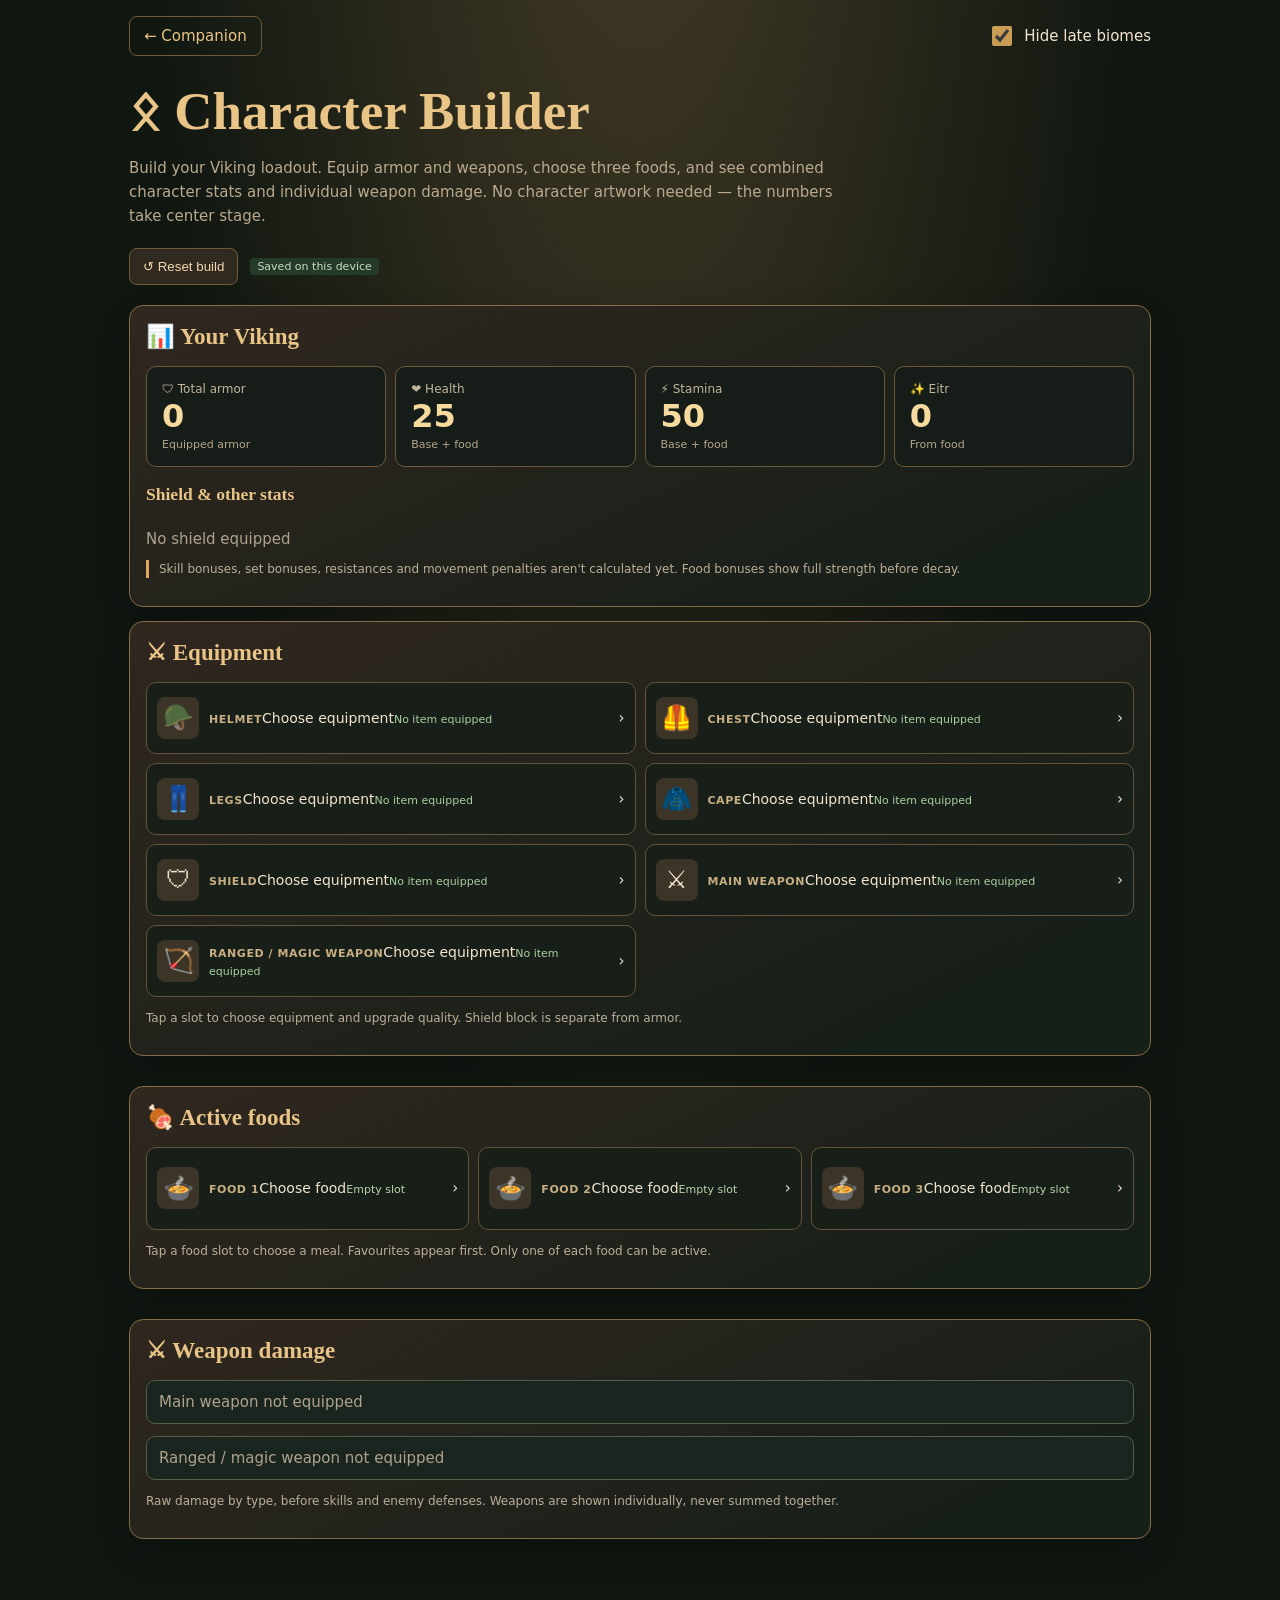
==== character/index.html @ 374e6eee "Keep character picker and loading state hidden until ready" ====
<!doctype html>
<html lang="en"><head><meta charset="utf-8"><meta name="viewport" content="width=device-width,initial-scale=1"><meta name="theme-color" content="#171812"><title>Valheim · Character Builder</title>
<link rel="icon" href="../assets/favicon-64.png"><style>
:root{color-scheme:dark;--gold:#e9c487;--text:#f2e4ce;--muted:#baa98f;--line:#715a3c;--surface:#22251e}*{box-sizing:border-box}
body{margin:0;background:radial-gradient(ellipse at 50% -20%,#463c26,transparent 55%),#101711;color:var(--text);font:15px system-ui,-apple-system,sans-serif}
main{max-width:1050px;margin:auto;padding:16px 14px 65px}a{color:var(--gold)}header{display:flex;align-items:center;justify-content:space-between;gap:10px}.back{border:1px solid var(--line);border-radius:8px;padding:10px 14px;text-decoration:none}
h1,h2,h3{color:var(--gold);font-family:Georgia,serif}h1{font-size:clamp(30px,6vw,53px);margin:25px 0 6px}.intro{line-height:1.6;color:var(--muted);max-width:720px}
.controls{display:flex;flex-wrap:wrap;gap:12px;align-items:center;margin:20px 0}.control{display:flex;align-items:center;gap:9px}.control input{width:20px;height:20px;accent-color:#ca9d57}.btn{border:1px solid var(--line);border-radius:8px;background:#302920;color:#f2d9ad;padding:10px 13px;cursor:pointer}
.layout{display:grid;grid-template-columns:minmax(0,1.1fr) minmax(0,1fr);gap:16px}
.panel{background:linear-gradient(155deg,#30271f,#171f19 85%);border:1px solid #886b47;border-radius:14px;padding:16px;box-shadow:0 14px 32px #0004}
.panel h2{font-size:23px;margin:1px 0 16px}.slot-grid{display:grid;grid-template-columns:repeat(2,minmax(0,1fr));gap:12px}
.slot{background:#161e19;border:1px solid #574e3b;border-radius:10px;padding:12px;min-width:0}
.slot-label{color:#e5c17f;font-size:12px;font-weight:700;letter-spacing:.06em;text-transform:uppercase;display:flex;align-items:center;gap:7px;margin-bottom:9px}
select{width:100%;min-width:0;border:1px solid #826640;border-radius:7px;padding:11px 8px;background:#2b2a22;color:#f4e9d2;font-size:16px}
.quality{display:flex;justify-content:space-between;align-items:center;gap:8px;margin-top:8px;color:var(--muted);font-size:12px}.quality select{width:110px;padding:7px}
.food-grid{display:grid;gap:10px}.foods,.summary{margin-top:16px}
.food-slot{display:flex;gap:8px;align-items:center}.food-slot select{flex:1}.food-slot strong{font-size:23px;width:31px}
.stat-cards{display:grid;grid-template-columns:repeat(2,minmax(0,1fr));gap:9px}
.stat-card{background:#161d19;border:1px solid #6d583a;border-radius:10px;padding:15px}
.stat-label{color:#c4b499;font-size:12px}.stat-value{font-size:32px;font-weight:800;line-height:1.3;color:#f7db9e;font-variant-numeric:tabular-nums}.stat-info{font-size:11px;color:#b5a58c}
.weapon-view{display:grid;gap:12px}.weapon{padding:12px;border:1px solid #555c48;background:#19251e;border-radius:9px}.weapon h3{margin:0 0 6px}.metrics{display:grid;grid-template-columns:1fr auto;gap:8px;padding-top:7px}.metrics strong{color:#b9e4b3;font-variant-numeric:tabular-nums}
.note{font-size:12px;line-height:1.5;color:#bdaf99}.warning{border-left:3px solid #dda95e;padding-left:10px}
.badge{color:#c9debd;background:#243a2a;padding:2px 7px;border-radius:4px;font-size:11px}.empty{color:#afa38e}
@media(max-width:730px){.layout{grid-template-columns:1fr}.panel{padding:13px}.slot-grid{gap:9px}.slot{padding:9px}.stat-value{font-size:27px}.weapon h3{font-size:18px}}
.layout{display:flex;flex-direction:column;gap:14px}.sheet-open{overflow:hidden}.summary{margin-top:0}.stat-cards{grid-template-columns:repeat(4,minmax(0,1fr))}.slot-grid{display:grid;grid-template-columns:repeat(2,minmax(0,1fr));gap:9px}.slot-tap,.food-tap{width:100%;color:inherit;text-align:left;cursor:pointer;background:#181f19;border:1px solid #63533d;border-radius:10px;padding:10px;display:flex;align-items:center;gap:10px;font:inherit;min-height:72px}.slot-tap:hover,.food-tap:hover{border-color:#e4ba78;background:#273025}.slot-tap:focus-visible,.food-tap:focus-visible{outline:2px solid #f1d18f;outline-offset:2px}.slot-icon{font-size:25px;display:grid;place-items:center;width:42px;height:42px;flex:none;background:#3b3427;border-radius:8px}.slot-info{min-width:0;flex:1}.slot-title{font-size:11px;text-transform:uppercase;letter-spacing:.05em;color:#c8ae83;font-weight:700}.slot-name{font-size:14px;overflow:hidden;white-space:nowrap;text-overflow:ellipsis;margin:4px 0}.slot-reward{font-size:11px;color:#abd09f}.slot-level{color:#edcd90;border:1px solid #6c593b;border-radius:6px;padding:5px 6px;font-size:12px;flex:none}.food-grid{display:grid;grid-template-columns:repeat(3,minmax(0,1fr));gap:9px}.food-tap{min-height:83px}.food-reward{color:#b7d3a9;font-size:11px}.sheet{position:fixed;inset:0;z-index:50;display:flex;align-items:flex-end;justify-content:center;background:#000b;padding:0}.sheet[hidden]{display:none}.sheet-card{width:min(100%,600px);background:linear-gradient(165deg,#372b20,#141d18);border:1px solid #b28b53;border-bottom:0;border-radius:18px 18px 0 0;padding:18px;max-height:86dvh;overflow:auto;box-shadow:0 -20px 70px #0009}.sheet-top{display:flex;align-items:center;justify-content:space-between;gap:15px}.sheet-top h2{margin:0 0 9px}.sheet-search{margin:12px 0}.sheet-list{display:grid;gap:7px;max-height:37dvh;overflow:auto}.sheet-choice{width:100%;text-align:left;border:1px solid #5a563d;background:#202720;color:#ecdcc1;border-radius:8px;padding:10px;cursor:pointer;font:inherit}.sheet-choice[aria-pressed="true"]{border-color:#d8b778;background:#403727}.sheet-choice small{display:block;color:#c6b89b;padding-top:3px}.sheet-label{font-size:12px;color:#deb979;letter-spacing:.08em;text-transform:uppercase;margin:10px 0 5px}.quality-buttons{display:flex;gap:8px;flex-wrap:wrap}.quality-buttons button{flex:1;background:#262e25;color:#e5d5bc;border:1px solid #796247;border-radius:8px;padding:11px;min-width:45px;font:700 16px system-ui;cursor:pointer}.quality-buttons button[aria-pressed="true"]{background:#6a4a2c;border-color:#edbf75;color:#fff1d1}.sheet-detail{margin:12px 0;color:#baddb0;font-size:13px}.sheet-close{font-size:21px;line-height:1}.mobile-stats{display:none}[hidden]{display:none!important}body{padding-bottom:0}@media(max-width:730px){.stat-cards{grid-template-columns:repeat(2,minmax(0,1fr))}.food-grid{grid-template-columns:1fr}.slot-grid{grid-template-columns:1fr}.slot-tap{min-height:63px}.mobile-stats{display:flex;position:sticky;top:0;z-index:10;gap:2px;padding:9px 5px;border:1px solid #68513c;border-radius:8px;background:#242820;justify-content:space-around;font-size:12px;font-weight:700;color:#f2d8ad}.mobile-stats span{white-space:nowrap}.sheet-card{padding-bottom:max(22px,env(safe-area-inset-bottom))}.stat-card{padding:12px}}
</style></head><body><main><header><a class="back" href="../">← Companion</a><label class="control"><input id="spoilers" type="checkbox" checked> Hide late biomes</label></header>
<h1>ᛟ Character Builder</h1><p class="intro">Build your Viking loadout. Equip armor and weapons, choose three foods, and see combined character stats and individual weapon damage. No character artwork needed — the numbers take center stage.</p>
<div class="controls"><button class="btn" id="reset" type="button">↺ Reset build</button><span class="badge">Saved on this device</span></div>
<div id="loading" class="panel">Loading your equipment and food catalog…</div><div class="layout" id="app" hidden>
<section class="panel summary"><h2>📊 Your Viking</h2><div class="stat-cards"><div class="stat-card"><div class="stat-label">🛡 Total armor</div><div class="stat-value" id="armor">0</div><div class="stat-info">Equipped armor</div></div><div class="stat-card"><div class="stat-label">❤️ Health</div><div class="stat-value" id="hp">25</div><div class="stat-info">Base + food</div></div><div class="stat-card"><div class="stat-label">⚡ Stamina</div><div class="stat-value" id="stam">50</div><div class="stat-info">Base + food</div></div><div class="stat-card"><div class="stat-label">✨ Eitr</div><div class="stat-value" id="eitr">0</div><div class="stat-info">From food</div></div></div><h3>Shield & other stats</h3><div class="metrics" id="extras"></div><p class="note warning">Skill bonuses, set bonuses, resistances and movement penalties aren't calculated yet. Food bonuses show full strength before decay.</p></section>
<div class="mobile-stats" id="mobile-stats" aria-label="Current character stats"><span id="mobile-armor">🛡 0</span><span id="mobile-hp">❤️ 25</span><span id="mobile-stam">⚡ 50</span><span id="mobile-eitr">✨ 0</span></div>
<section class="panel"><h2>⚔ Equipment</h2><div id="gear-slots" class="slot-grid"></div><p class="note">Tap a slot to choose equipment and upgrade quality. Shield block is separate from armor.</p></section>
<section class="panel foods"><h2>🍖 Active foods</h2><div id="food-slots" class="food-grid"></div><p class="note">Tap a food slot to choose a meal. Favourites appear first. Only one of each food can be active.</p></section>
<section class="panel foods"><h2>⚔ Weapon damage</h2><div class="weapon-view" id="weapons"></div><p class="note">Raw damage by type, before skills and enemy defenses. Weapons are shown individually, never summed together.</p></section>
</div><div class="sheet" id="picker" hidden><section class="sheet-card" role="dialog" aria-modal="true" aria-labelledby="picker-title"><div class="sheet-top"><h2 id="picker-title">Choose item</h2><button class="btn sheet-close" id="picker-close" type="button" aria-label="Close picker">×</button></div><input type="search" id="picker-search" class="sheet-search" placeholder="Search items..." aria-label="Search available items"><div id="picker-list" class="sheet-list"></div><div id="picker-quality"></div></section></div>
</main>
<script>
const STORAGE='valheim-character-builder-v1';
const SLOTS=[['head','🪖','Helmet'],['chest','🦺','Chest'],['legs','👖','Legs'],['cape','🧥','Cape'],['shield','🛡','Shield'],['main','⚔','Main weapon'],['ranged','🏹','Ranged / magic weapon']];
function readFoodFavourites(){try{const values=JSON.parse(localStorage.getItem('valheim-cookbook-favourites-v1')||'[]');return new Set(Array.isArray(values)?values.filter(v=>typeof v==='string'):[])}catch(e){return new Set()}}
let foodFavourites=readFoodFavourites();
window.addEventListener('pageshow',()=>{foodFavourites=readFoodFavourites();if(data)render()});
const foodSlots=3;let data,gear=[],foods=[],selection={gear:{},foods:['','',''],hide:true};
const $=id=>document.getElementById(id);
function category(item){let n=item.name.toLowerCase();if(item.type==='Shields')return 'shield';if(item.type==='Armor'){if(/cape/.test(n))return 'cape';if(/helmet|hood|mask/.test(n))return 'head';if(/legging|greave|trouser|pants/.test(n))return 'legs';return 'chest'}if(item.type==='Magic'||/bow|arbalest|spinesnap/.test(n))return 'ranged';if(item.type==='Weapons'||item.type==='Tools')return 'main';return ''}
function allowed(biome){return !selection.hide||!['Ashlands','Deep North'].includes(biome)}
function lookup(id){return gear.find(x=>x.name===id)}
function load(){try{const s=JSON.parse(localStorage.getItem(STORAGE));if(s&&s.gear&&Array.isArray(s.foods))selection={gear:s.gear,foods:s.foods.slice(0,3),hide:s.hide!==false}}catch(e){}}
function save(){try{localStorage.setItem(STORAGE,JSON.stringify(selection))}catch(e){}}
function esc(v){return String(v).replace(/[&<>"']/g,c=>({'&':'&amp;','<':'&lt;','>':'&gt;','"':'&quot;',"'":'&#39;'}[c]))}
let pickerState=null,lastFocus=null;
const slotLabel=id=>SLOTS.find(s=>s[0]===id)?.[2]||id;
function gearDescription(x){if(!x)return 'No item equipped';const values=x.stats;const armor=Number(values.Armor)||0;if(armor)return armor+' armor';const block=Number(values['Block armor'])||0;if(block)return block+' block armor';const attacks=Object.entries(values).filter(([key])=>/slash|pierce|blunt|fire|frost|lightning|poison|spirit/i.test(key));return attacks.map(([key,value])=>key+' '+value).join(' · ')||'Equipped'}
function render(){const filtered=gear.filter(x=>allowed(x.biome));$('spoilers').checked=selection.hide;
$('gear-slots').innerHTML=SLOTS.map(([id,icon,title])=>{const current=activeGear(id);return '<button type="button" class="slot-tap" data-open-gear="'+id+'"><span class="slot-icon">'+icon+'</span><span class="slot-info"><span class="slot-title">'+esc(title)+'</span><span class="slot-name">'+esc(current?.name||'Choose equipment')+'</span><span class="slot-reward">'+esc(gearDescription(current))+'</span></span>'+(current?'<span class="slot-level">+'+current.quality+'</span>':'')+'<span aria-hidden="true">›</span></button>'}).join('');
$('food-slots').innerHTML=Array.from({length:foodSlots},(_,i)=>{const food=foods.find(f=>f.name===selection.foods[i]&&allowed(f.biome));return '<button type="button" class="food-tap" data-open-food="'+i+'"><span class="slot-icon">'+(food?esc(food.icon):'🍲')+'</span><span class="slot-info"><span class="slot-title">Food '+(i+1)+'</span><span class="slot-name">'+(food?esc(food.name):'Choose food')+'</span><span class="food-reward">'+(food?'❤️ '+food.hp+' · ⚡ '+food.stam+' · ✨ '+food.eitr+' · '+food.time+' min':'Empty slot')+'</span></span><span aria-hidden="true">›</span></button>'}).join('');
update()}
function openPicker(kind,id){lastFocus=document.activeElement;pickerState={kind,id};$('picker-search').value='';$('picker-title').textContent=kind==='gear'?'Choose '+slotLabel(id):'Choose food '+(Number(id)+1);$('picker').hidden=false;document.body.classList.add('sheet-open');drawPicker();$('picker-search').focus()}
function closePicker(){if(!pickerState)return;pickerState=null;$('picker').hidden=true;document.body.classList.remove('sheet-open');lastFocus?.focus()}
function optionButton(label,subtitle,value,selected){return '<button type="button" class="sheet-choice" data-choice="'+esc(value)+'" aria-pressed="'+(selected?'true':'false')+'">'+esc(label)+(subtitle?'<small>'+esc(subtitle)+'</small>':'')+'</button>'}
function drawPicker(){if(!pickerState)return;const {kind,id}=pickerState,query=$('picker-search').value.toLowerCase().trim();let choices=[];let current='';
if(kind==='gear'){choices=gear.filter(x=>allowed(x.biome)&&category(x)===id&&x.name.toLowerCase().includes(query));current=selection.gear[id]?.name||''}
else{choices=foods.filter(f=>allowed(f.biome)&&(!selection.foods.includes(f.name)||selection.foods[Number(id)]===f.name)&&f.name.toLowerCase().includes(query));current=selection.foods[Number(id)]||''}
if(kind==='food'){const fav=choices.filter(f=>foodFavourites.has(f.name)),rest=choices.filter(f=>!foodFavourites.has(f.name));$('picker-list').innerHTML=optionButton('— No food —','', '', !current)+(fav.length?'<div class="sheet-label">♥ Favourites</div>':'')+fav.map(f=>optionButton(f.icon+' '+f.name,f.biome+' · ❤️ '+f.hp+' · ⚡ '+f.stam+' · ✨ '+f.eitr+' · '+f.time+' min',f.name,current===f.name)).join('')+'<div class="sheet-label">All other foods</div>'+rest.map(f=>optionButton(f.icon+' '+f.name,f.biome+' · ❤️ '+f.hp+' · ⚡ '+f.stam+' · ✨ '+f.eitr+' · '+f.time+' min',f.name,current===f.name)).join('')}
else{$('picker-list').innerHTML=optionButton('— Empty slot —','', '', !current)+choices.map(x=>optionButton(x.name,x.biome+' · '+gearDescription({stats:x.levels[0].stats}),x.name,current===x.name)).join('')}
$('picker-quality').innerHTML='';if(kind==='gear'&&current){const selected=lookup(current);if(selected&&allowed(selected.biome)){const q=Number(selection.gear[id]?.quality)||1;const selectedLevel=selected.levels.find(l=>l.quality===q)||selected.levels[0];$('picker-quality').innerHTML='<div class="sheet-label">Quality level</div><div class="quality-buttons">'+selected.levels.map(l=>'<button type="button" data-picker-quality="'+l.quality+'" aria-pressed="'+(selectedLevel.quality===l.quality)+'">'+l.quality+'</button>').join('')+'</div><div class="sheet-detail">'+esc(gearDescription({stats:selectedLevel.stats}))+'</div>'}}}
$('picker').addEventListener('click',e=>{if(e.target===$('picker')||e.target.closest('#picker-close')){closePicker();return}const choice=e.target.closest('[data-choice]');if(choice&&pickerState){const {kind,id}=pickerState;if(kind==='gear'){selection.gear[id]=choice.dataset.choice?{name:choice.dataset.choice,quality:1}:{}}else selection.foods[Number(id)]=choice.dataset.choice;save();render();if(kind==='food'){closePicker()}else drawPicker();return}const q=e.target.closest('[data-picker-quality]');if(q&&pickerState?.kind==='gear'){selection.gear[pickerState.id].quality=Number(q.dataset.pickerQuality);save();render();drawPicker()}});
$('picker-search').addEventListener('input',drawPicker);
document.addEventListener('keydown',e=>{if(e.key==='Escape'&&pickerState){e.preventDefault();closePicker()}if(e.key==='Tab'&&pickerState){const focusables=[...$('picker').querySelectorAll('button:not([disabled]),input:not([disabled])')].filter(x=>x.offsetParent!==null);if(!focusables.length)return;const first=focusables[0],last=focusables[focusables.length-1];if(e.shiftKey&&document.activeElement===first){e.preventDefault();last.focus()}else if(!e.shiftKey&&document.activeElement===last){e.preventDefault();first.focus()}}});
document.addEventListener('click',e=>{const btn=e.target.closest('[data-open-gear],[data-open-food]');if(!btn||pickerState)return;if(btn.dataset.openGear!==undefined)openPicker('gear',btn.dataset.openGear);else openPicker('food',btn.dataset.openFood)});
function activeGear(id){const s=selection.gear[id];const x=s&&lookup(s.name);if(!x||!allowed(x.biome)||category(x)!==id)return null;const lvl=x.levels.find(l=>l.quality===Number(s.quality))||x.levels[0];return {name:x.name,stats:lvl.stats,quality:lvl.quality}}
function update(){const equipped=['head','chest','legs','cape'].map(activeGear).filter(Boolean);const totalArmor=equipped.reduce((sum,x)=>sum+(Number(x.stats.Armor)||0),0);$('armor').textContent=totalArmor;
const food=selection.foods.map(n=>foods.find(x=>x.name===n&&allowed(x.biome))).filter(Boolean);for(const [field,base] of [['hp',25],['stam',50],['eitr',0]])$(''+field).textContent=base+food.reduce((s,f)=>s+(Number(f[field])||0),0);
$('mobile-armor').textContent='🛡 '+totalArmor;$('mobile-hp').textContent='❤️ '+$('hp').textContent;$('mobile-stam').textContent='⚡ '+$('stam').textContent;$('mobile-eitr').textContent='✨ '+$('eitr').textContent;
const shield=activeGear('shield');const extras=[];if(shield){for(const [k,v] of Object.entries(shield.stats))if(!/durability/i.test(k))extras.push([k+' ('+shield.name+')',v])}
$('extras').innerHTML=extras.length?extras.map(([name,v])=>'<span>'+esc(name)+'</span><strong>'+v+'</strong>').join(''):'<span class="empty">No shield equipped</span><span></span>';
$('weapons').innerHTML=['main','ranged'].map(id=>{const x=activeGear(id);if(!x)return '<div class="weapon empty">'+(id==='main'?'Main weapon':'Ranged / magic weapon')+' not equipped</div>';const stats=Object.entries(x.stats).filter(([k])=>!(/durability|chop|mining|max skeletons|barrier duration/i.test(k)));const total=stats.reduce((s,[,v])=>s+Number(v),0);return '<div class="weapon"><h3>'+esc(x.name)+' <span class="badge">Lv '+x.quality+'</span></h3><div class="metrics">'+stats.map(([k,v])=>'<span>'+esc(k)+'</span><strong>'+v+'</strong>').join('')+(stats.length>1?'<span>Combined base damage types</span><strong>'+total+'</strong>':'')+'</div></div>'}).join('')}
document.addEventListener('change',e=>{if(e.target.id==='spoilers'){selection.hide=e.target.checked;save();render();if(pickerState)drawPicker()}});
$('reset').addEventListener('click',()=>{if(!confirm('Reset all equipped gear and selected foods?'))return;selection={gear:{},foods:['','',''],hide:true};save();render()});
load();fetch('../data/character-builder.json').then(r=>{if(!r.ok)throw Error('Failed to load data');return r.json()}).then(d=>{data=d;gear=d.equipment;foods=d.foods;$('loading').hidden=true;$('app').hidden=false;render()}).catch(e=>{$('loading').textContent='Could not load character data. Reconnect and reload this page.';console.error(e)});
if('serviceWorker' in navigator)window.addEventListener('load',()=>navigator.serviceWorker.register('../sw.js').catch(()=>{}));
</script></body></html>
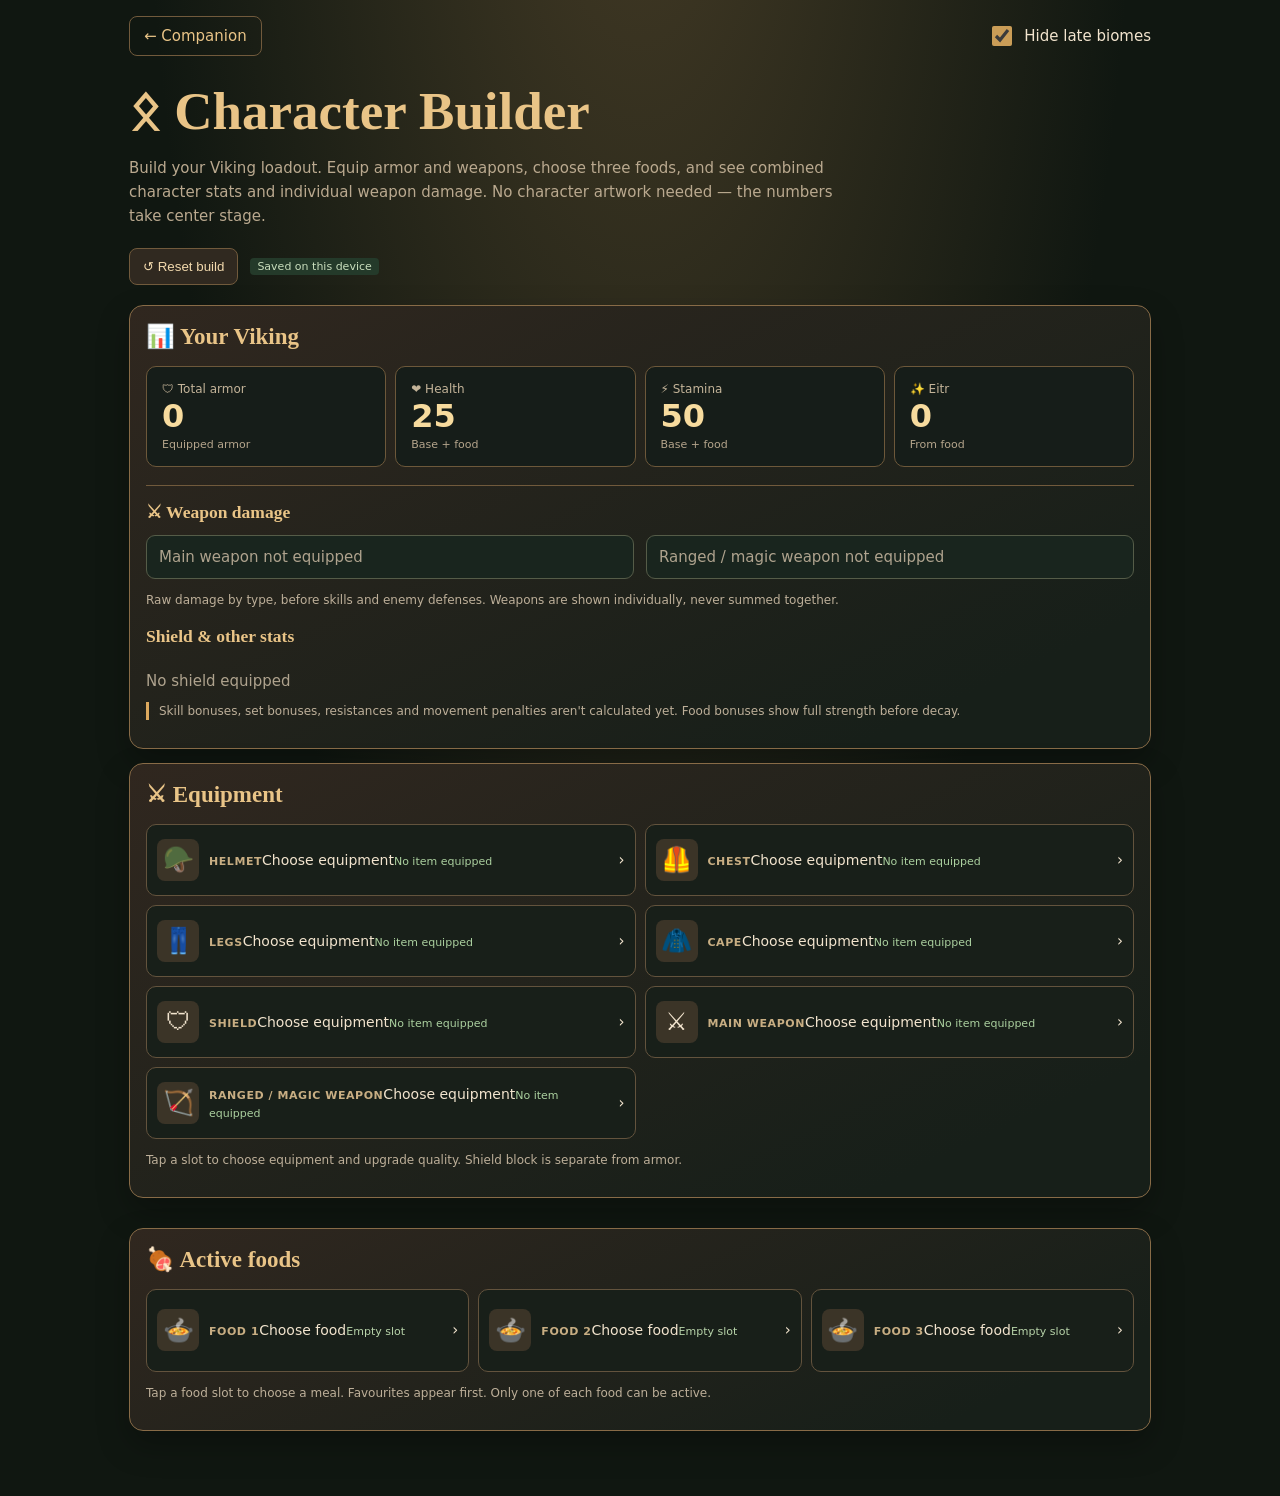
==== commit 1255e3a0: "Move weapon damage into Character Overview above equipment and food" ====
--- a/character/index.html
+++ b/character/index.html
@@ -23,16 +23,30 @@
 .badge{color:#c9debd;background:#243a2a;padding:2px 7px;border-radius:4px;font-size:11px}.empty{color:#afa38e}
 @media(max-width:730px){.layout{grid-template-columns:1fr}.panel{padding:13px}.slot-grid{gap:9px}.slot{padding:9px}.stat-value{font-size:27px}.weapon h3{font-size:18px}}
 .layout{display:flex;flex-direction:column;gap:14px}.sheet-open{overflow:hidden}.summary{margin-top:0}.stat-cards{grid-template-columns:repeat(4,minmax(0,1fr))}.slot-grid{display:grid;grid-template-columns:repeat(2,minmax(0,1fr));gap:9px}.slot-tap,.food-tap{width:100%;color:inherit;text-align:left;cursor:pointer;background:#181f19;border:1px solid #63533d;border-radius:10px;padding:10px;display:flex;align-items:center;gap:10px;font:inherit;min-height:72px}.slot-tap:hover,.food-tap:hover{border-color:#e4ba78;background:#273025}.slot-tap:focus-visible,.food-tap:focus-visible{outline:2px solid #f1d18f;outline-offset:2px}.slot-icon{font-size:25px;display:grid;place-items:center;width:42px;height:42px;flex:none;background:#3b3427;border-radius:8px}.slot-info{min-width:0;flex:1}.slot-title{font-size:11px;text-transform:uppercase;letter-spacing:.05em;color:#c8ae83;font-weight:700}.slot-name{font-size:14px;overflow:hidden;white-space:nowrap;text-overflow:ellipsis;margin:4px 0}.slot-reward{font-size:11px;color:#abd09f}.slot-level{color:#edcd90;border:1px solid #6c593b;border-radius:6px;padding:5px 6px;font-size:12px;flex:none}.food-grid{display:grid;grid-template-columns:repeat(3,minmax(0,1fr));gap:9px}.food-tap{min-height:83px}.food-reward{color:#b7d3a9;font-size:11px}.sheet{position:fixed;inset:0;z-index:50;display:flex;align-items:flex-end;justify-content:center;background:#000b;padding:0}.sheet[hidden]{display:none}.sheet-card{width:min(100%,600px);background:linear-gradient(165deg,#372b20,#141d18);border:1px solid #b28b53;border-bottom:0;border-radius:18px 18px 0 0;padding:18px;max-height:86dvh;overflow:auto;box-shadow:0 -20px 70px #0009}.sheet-top{display:flex;align-items:center;justify-content:space-between;gap:15px}.sheet-top h2{margin:0 0 9px}.sheet-search{margin:12px 0}.sheet-list{display:grid;gap:7px;max-height:37dvh;overflow:auto}.sheet-choice{width:100%;text-align:left;border:1px solid #5a563d;background:#202720;color:#ecdcc1;border-radius:8px;padding:10px;cursor:pointer;font:inherit}.sheet-choice[aria-pressed="true"]{border-color:#d8b778;background:#403727}.sheet-choice small{display:block;color:#c6b89b;padding-top:3px}.sheet-label{font-size:12px;color:#deb979;letter-spacing:.08em;text-transform:uppercase;margin:10px 0 5px}.quality-buttons{display:flex;gap:8px;flex-wrap:wrap}.quality-buttons button{flex:1;background:#262e25;color:#e5d5bc;border:1px solid #796247;border-radius:8px;padding:11px;min-width:45px;font:700 16px system-ui;cursor:pointer}.quality-buttons button[aria-pressed="true"]{background:#6a4a2c;border-color:#edbf75;color:#fff1d1}.sheet-detail{margin:12px 0;color:#baddb0;font-size:13px}.sheet-close{font-size:21px;line-height:1}.mobile-stats{display:none}[hidden]{display:none!important}body{padding-bottom:0}@media(max-width:730px){.stat-cards{grid-template-columns:repeat(2,minmax(0,1fr))}.food-grid{grid-template-columns:1fr}.slot-grid{grid-template-columns:1fr}.slot-tap{min-height:63px}.mobile-stats{display:flex;position:sticky;top:0;z-index:10;gap:2px;padding:9px 5px;border:1px solid #68513c;border-radius:8px;background:#242820;justify-content:space-around;font-size:12px;font-weight:700;color:#f2d8ad}.mobile-stats span{white-space:nowrap}.sheet-card{padding-bottom:max(22px,env(safe-area-inset-bottom))}.stat-card{padding:12px}}
+
+/* iOS Safari: inputs below 16px trigger unwanted focus zoom. Keep browser pinch zoom enabled. */
+input[type="search"],input[type="text"],input[type="number"],select,textarea{font-size:16px!important;-webkit-text-size-adjust:100%}
+
+/* Mobile picker layout */
+.sheet-card{display:flex;flex-direction:column;overflow:hidden;height:min(720px,calc(100dvh - 16px));max-height:calc(100dvh - 16px);gap:10px}
+.sheet-top,.sheet-search,#picker-quality{flex-shrink:0}
+.sheet-search{margin:0;width:100%;padding:12px;font-size:16px}
+.sheet-list{flex:1 1 auto;min-height:70px;max-height:none;overflow-y:auto;overscroll-behavior:contain;-webkit-overflow-scrolling:touch;align-content:start}
+#picker-quality{border-top:1px solid #715a3c;padding-top:10px}
+@media(max-width:730px){.sheet-card{padding-bottom:max(18px,env(safe-area-inset-bottom))}}
+
+.picker-current{flex:none;border:1px solid #715a3c;border-radius:9px;padding:10px 12px;background:#292c23;color:#c5d7b9;font-size:12px}.picker-current strong{display:block;color:#f0d29b;font-size:15px;margin:4px 0}
+.overview-weapons{border-top:1px solid #715a3c;margin-top:18px;padding-top:6px}.overview-weapons h3{margin:10px 0 12px}.overview-weapons .weapon-view{grid-template-columns:repeat(2,minmax(0,1fr))}@media(max-width:730px){.overview-weapons .weapon-view{grid-template-columns:1fr}}
 </style></head><body><main><header><a class="back" href="../">← Companion</a><label class="control"><input id="spoilers" type="checkbox" checked> Hide late biomes</label></header>
 <h1>ᛟ Character Builder</h1><p class="intro">Build your Viking loadout. Equip armor and weapons, choose three foods, and see combined character stats and individual weapon damage. No character artwork needed — the numbers take center stage.</p>
 <div class="controls"><button class="btn" id="reset" type="button">↺ Reset build</button><span class="badge">Saved on this device</span></div>
 <div id="loading" class="panel">Loading your equipment and food catalog…</div><div class="layout" id="app" hidden>
-<section class="panel summary"><h2>📊 Your Viking</h2><div class="stat-cards"><div class="stat-card"><div class="stat-label">🛡 Total armor</div><div class="stat-value" id="armor">0</div><div class="stat-info">Equipped armor</div></div><div class="stat-card"><div class="stat-label">❤️ Health</div><div class="stat-value" id="hp">25</div><div class="stat-info">Base + food</div></div><div class="stat-card"><div class="stat-label">⚡ Stamina</div><div class="stat-value" id="stam">50</div><div class="stat-info">Base + food</div></div><div class="stat-card"><div class="stat-label">✨ Eitr</div><div class="stat-value" id="eitr">0</div><div class="stat-info">From food</div></div></div><h3>Shield & other stats</h3><div class="metrics" id="extras"></div><p class="note warning">Skill bonuses, set bonuses, resistances and movement penalties aren't calculated yet. Food bonuses show full strength before decay.</p></section>
+<section class="panel summary"><h2>📊 Your Viking</h2><div class="stat-cards"><div class="stat-card"><div class="stat-label">🛡 Total armor</div><div class="stat-value" id="armor">0</div><div class="stat-info">Equipped armor</div></div><div class="stat-card"><div class="stat-label">❤️ Health</div><div class="stat-value" id="hp">25</div><div class="stat-info">Base + food</div></div><div class="stat-card"><div class="stat-label">⚡ Stamina</div><div class="stat-value" id="stam">50</div><div class="stat-info">Base + food</div></div><div class="stat-card"><div class="stat-label">✨ Eitr</div><div class="stat-value" id="eitr">0</div><div class="stat-info">From food</div></div></div><div class="overview-weapons"><h3>⚔ Weapon damage</h3><div class="weapon-view" id="weapons"></div><p class="note">Raw damage by type, before skills and enemy defenses. Weapons are shown individually, never summed together.</p></div><h3>Shield & other stats</h3><div class="metrics" id="extras"></div><p class="note warning">Skill bonuses, set bonuses, resistances and movement penalties aren't calculated yet. Food bonuses show full strength before decay.</p></section>
 <div class="mobile-stats" id="mobile-stats" aria-label="Current character stats"><span id="mobile-armor">🛡 0</span><span id="mobile-hp">❤️ 25</span><span id="mobile-stam">⚡ 50</span><span id="mobile-eitr">✨ 0</span></div>
 <section class="panel"><h2>⚔ Equipment</h2><div id="gear-slots" class="slot-grid"></div><p class="note">Tap a slot to choose equipment and upgrade quality. Shield block is separate from armor.</p></section>
 <section class="panel foods"><h2>🍖 Active foods</h2><div id="food-slots" class="food-grid"></div><p class="note">Tap a food slot to choose a meal. Favourites appear first. Only one of each food can be active.</p></section>
-<section class="panel foods"><h2>⚔ Weapon damage</h2><div class="weapon-view" id="weapons"></div><p class="note">Raw damage by type, before skills and enemy defenses. Weapons are shown individually, never summed together.</p></section>
-</div><div class="sheet" id="picker" hidden><section class="sheet-card" role="dialog" aria-modal="true" aria-labelledby="picker-title"><div class="sheet-top"><h2 id="picker-title">Choose item</h2><button class="btn sheet-close" id="picker-close" type="button" aria-label="Close picker">×</button></div><input type="search" id="picker-search" class="sheet-search" placeholder="Search items..." aria-label="Search available items"><div id="picker-list" class="sheet-list"></div><div id="picker-quality"></div></section></div>
+
+</div><div class="sheet" id="picker" hidden><section class="sheet-card" role="dialog" aria-modal="true" aria-labelledby="picker-title"><div class="sheet-top"><h2 id="picker-title">Choose item</h2><button class="btn sheet-close" id="picker-close" type="button" aria-label="Close picker">×</button></div><input type="search" id="picker-search" class="sheet-search" placeholder="Search items..." aria-label="Search available items"><div id="picker-current" class="picker-current" aria-live="polite"></div><div id="picker-list" class="sheet-list"></div><div id="picker-quality"></div></section></div>
 </main>
 <script>
 const STORAGE='valheim-character-builder-v1';
@@ -55,16 +69,20 @@
 $('gear-slots').innerHTML=SLOTS.map(([id,icon,title])=>{const current=activeGear(id);return '<button type="button" class="slot-tap" data-open-gear="'+id+'"><span class="slot-icon">'+icon+'</span><span class="slot-info"><span class="slot-title">'+esc(title)+'</span><span class="slot-name">'+esc(current?.name||'Choose equipment')+'</span><span class="slot-reward">'+esc(gearDescription(current))+'</span></span>'+(current?'<span class="slot-level">+'+current.quality+'</span>':'')+'<span aria-hidden="true">›</span></button>'}).join('');
 $('food-slots').innerHTML=Array.from({length:foodSlots},(_,i)=>{const food=foods.find(f=>f.name===selection.foods[i]&&allowed(f.biome));return '<button type="button" class="food-tap" data-open-food="'+i+'"><span class="slot-icon">'+(food?esc(food.icon):'🍲')+'</span><span class="slot-info"><span class="slot-title">Food '+(i+1)+'</span><span class="slot-name">'+(food?esc(food.name):'Choose food')+'</span><span class="food-reward">'+(food?'❤️ '+food.hp+' · ⚡ '+food.stam+' · ✨ '+food.eitr+' · '+food.time+' min':'Empty slot')+'</span></span><span aria-hidden="true">›</span></button>'}).join('');
 update()}
-function openPicker(kind,id){lastFocus=document.activeElement;pickerState={kind,id};$('picker-search').value='';$('picker-title').textContent=kind==='gear'?'Choose '+slotLabel(id):'Choose food '+(Number(id)+1);$('picker').hidden=false;document.body.classList.add('sheet-open');drawPicker();$('picker-search').focus()}
+function openPicker(kind,id){lastFocus=document.activeElement;pickerState={kind,id};$('picker-search').value='';$('picker-title').textContent=kind==='gear'?'Choose '+slotLabel(id):'Choose food '+(Number(id)+1);$('picker').hidden=false;document.body.classList.add('sheet-open');drawPicker(true)}
 function closePicker(){if(!pickerState)return;pickerState=null;$('picker').hidden=true;document.body.classList.remove('sheet-open');lastFocus?.focus()}
 function optionButton(label,subtitle,value,selected){return '<button type="button" class="sheet-choice" data-choice="'+esc(value)+'" aria-pressed="'+(selected?'true':'false')+'">'+esc(label)+(subtitle?'<small>'+esc(subtitle)+'</small>':'')+'</button>'}
-function drawPicker(){if(!pickerState)return;const {kind,id}=pickerState,query=$('picker-search').value.toLowerCase().trim();let choices=[];let current='';
+function drawPicker(scrollSelected=false){if(!pickerState)return;const {kind,id}=pickerState,query=$('picker-search').value.toLowerCase().trim();let choices=[];let current='';
 if(kind==='gear'){choices=gear.filter(x=>allowed(x.biome)&&category(x)===id&&x.name.toLowerCase().includes(query));current=selection.gear[id]?.name||''}
 else{choices=foods.filter(f=>allowed(f.biome)&&(!selection.foods.includes(f.name)||selection.foods[Number(id)]===f.name)&&f.name.toLowerCase().includes(query));current=selection.foods[Number(id)]||''}
+const chosen=kind==='gear'?activeGear(id):foods.find(f=>f.name===current&&allowed(f.biome));
+$('picker-current').innerHTML='<span>Currently equipped</span><strong>'+esc(chosen?.name||'Empty slot')+'</strong><span>'+esc(kind==='gear'?(chosen?'Level '+chosen.quality+' · '+gearDescription(chosen):'Choose an item below'):(chosen?'❤️ '+chosen.hp+' · ⚡ '+chosen.stam+' · ✨ '+chosen.eitr+' · '+chosen.time+' min':'Choose a food below'))+'</span>';
 if(kind==='food'){const fav=choices.filter(f=>foodFavourites.has(f.name)),rest=choices.filter(f=>!foodFavourites.has(f.name));$('picker-list').innerHTML=optionButton('— No food —','', '', !current)+(fav.length?'<div class="sheet-label">♥ Favourites</div>':'')+fav.map(f=>optionButton(f.icon+' '+f.name,f.biome+' · ❤️ '+f.hp+' · ⚡ '+f.stam+' · ✨ '+f.eitr+' · '+f.time+' min',f.name,current===f.name)).join('')+'<div class="sheet-label">All other foods</div>'+rest.map(f=>optionButton(f.icon+' '+f.name,f.biome+' · ❤️ '+f.hp+' · ⚡ '+f.stam+' · ✨ '+f.eitr+' · '+f.time+' min',f.name,current===f.name)).join('')}
 else{$('picker-list').innerHTML=optionButton('— Empty slot —','', '', !current)+choices.map(x=>optionButton(x.name,x.biome+' · '+gearDescription({stats:x.levels[0].stats}),x.name,current===x.name)).join('')}
-$('picker-quality').innerHTML='';if(kind==='gear'&&current){const selected=lookup(current);if(selected&&allowed(selected.biome)){const q=Number(selection.gear[id]?.quality)||1;const selectedLevel=selected.levels.find(l=>l.quality===q)||selected.levels[0];$('picker-quality').innerHTML='<div class="sheet-label">Quality level</div><div class="quality-buttons">'+selected.levels.map(l=>'<button type="button" data-picker-quality="'+l.quality+'" aria-pressed="'+(selectedLevel.quality===l.quality)+'">'+l.quality+'</button>').join('')+'</div><div class="sheet-detail">'+esc(gearDescription({stats:selectedLevel.stats}))+'</div>'}}}
-$('picker').addEventListener('click',e=>{if(e.target===$('picker')||e.target.closest('#picker-close')){closePicker();return}const choice=e.target.closest('[data-choice]');if(choice&&pickerState){const {kind,id}=pickerState;if(kind==='gear'){selection.gear[id]=choice.dataset.choice?{name:choice.dataset.choice,quality:1}:{}}else selection.foods[Number(id)]=choice.dataset.choice;save();render();if(kind==='food'){closePicker()}else drawPicker();return}const q=e.target.closest('[data-picker-quality]');if(q&&pickerState?.kind==='gear'){selection.gear[pickerState.id].quality=Number(q.dataset.pickerQuality);save();render();drawPicker()}});
+$('picker-quality').innerHTML='';if(kind==='gear'&&current){const selected=lookup(current);if(selected&&allowed(selected.biome)){const q=Number(selection.gear[id]?.quality)||1;const selectedLevel=selected.levels.find(l=>l.quality===q)||selected.levels[0];$('picker-quality').innerHTML='<div class="sheet-label">Quality level</div><div class="quality-buttons">'+selected.levels.map(l=>'<button type="button" data-picker-quality="'+l.quality+'" aria-pressed="'+(selectedLevel.quality===l.quality)+'">'+l.quality+'</button>').join('')+'</div><div class="sheet-detail">'+esc(gearDescription({stats:selectedLevel.stats}))+'</div>'}}
+if(scrollSelected){const list=$('picker-list'),active=list.querySelector('.sheet-choice[aria-pressed="true"]');list.scrollTop=active?Math.max(0,active.offsetTop-list.offsetTop-list.clientHeight/3):0}
+}
+$('picker').addEventListener('click',e=>{if(e.target===$('picker')||e.target.closest('#picker-close')){closePicker();return}const choice=e.target.closest('[data-choice]');if(choice&&pickerState){const {kind,id}=pickerState;if(kind==='gear'){selection.gear[id]=choice.dataset.choice?{name:choice.dataset.choice,quality:1}:{}}else selection.foods[Number(id)]=choice.dataset.choice;save();render();if(kind==='food'){closePicker()}else drawPicker(true);return}const q=e.target.closest('[data-picker-quality]');if(q&&pickerState?.kind==='gear'){selection.gear[pickerState.id].quality=Number(q.dataset.pickerQuality);save();render();drawPicker()}});
 $('picker-search').addEventListener('input',drawPicker);
 document.addEventListener('keydown',e=>{if(e.key==='Escape'&&pickerState){e.preventDefault();closePicker()}if(e.key==='Tab'&&pickerState){const focusables=[...$('picker').querySelectorAll('button:not([disabled]),input:not([disabled])')].filter(x=>x.offsetParent!==null);if(!focusables.length)return;const first=focusables[0],last=focusables[focusables.length-1];if(e.shiftKey&&document.activeElement===first){e.preventDefault();last.focus()}else if(!e.shiftKey&&document.activeElement===last){e.preventDefault();first.focus()}}});
 document.addEventListener('click',e=>{const btn=e.target.closest('[data-open-gear],[data-open-food]');if(!btn||pickerState)return;if(btn.dataset.openGear!==undefined)openPicker('gear',btn.dataset.openGear);else openPicker('food',btn.dataset.openFood)});
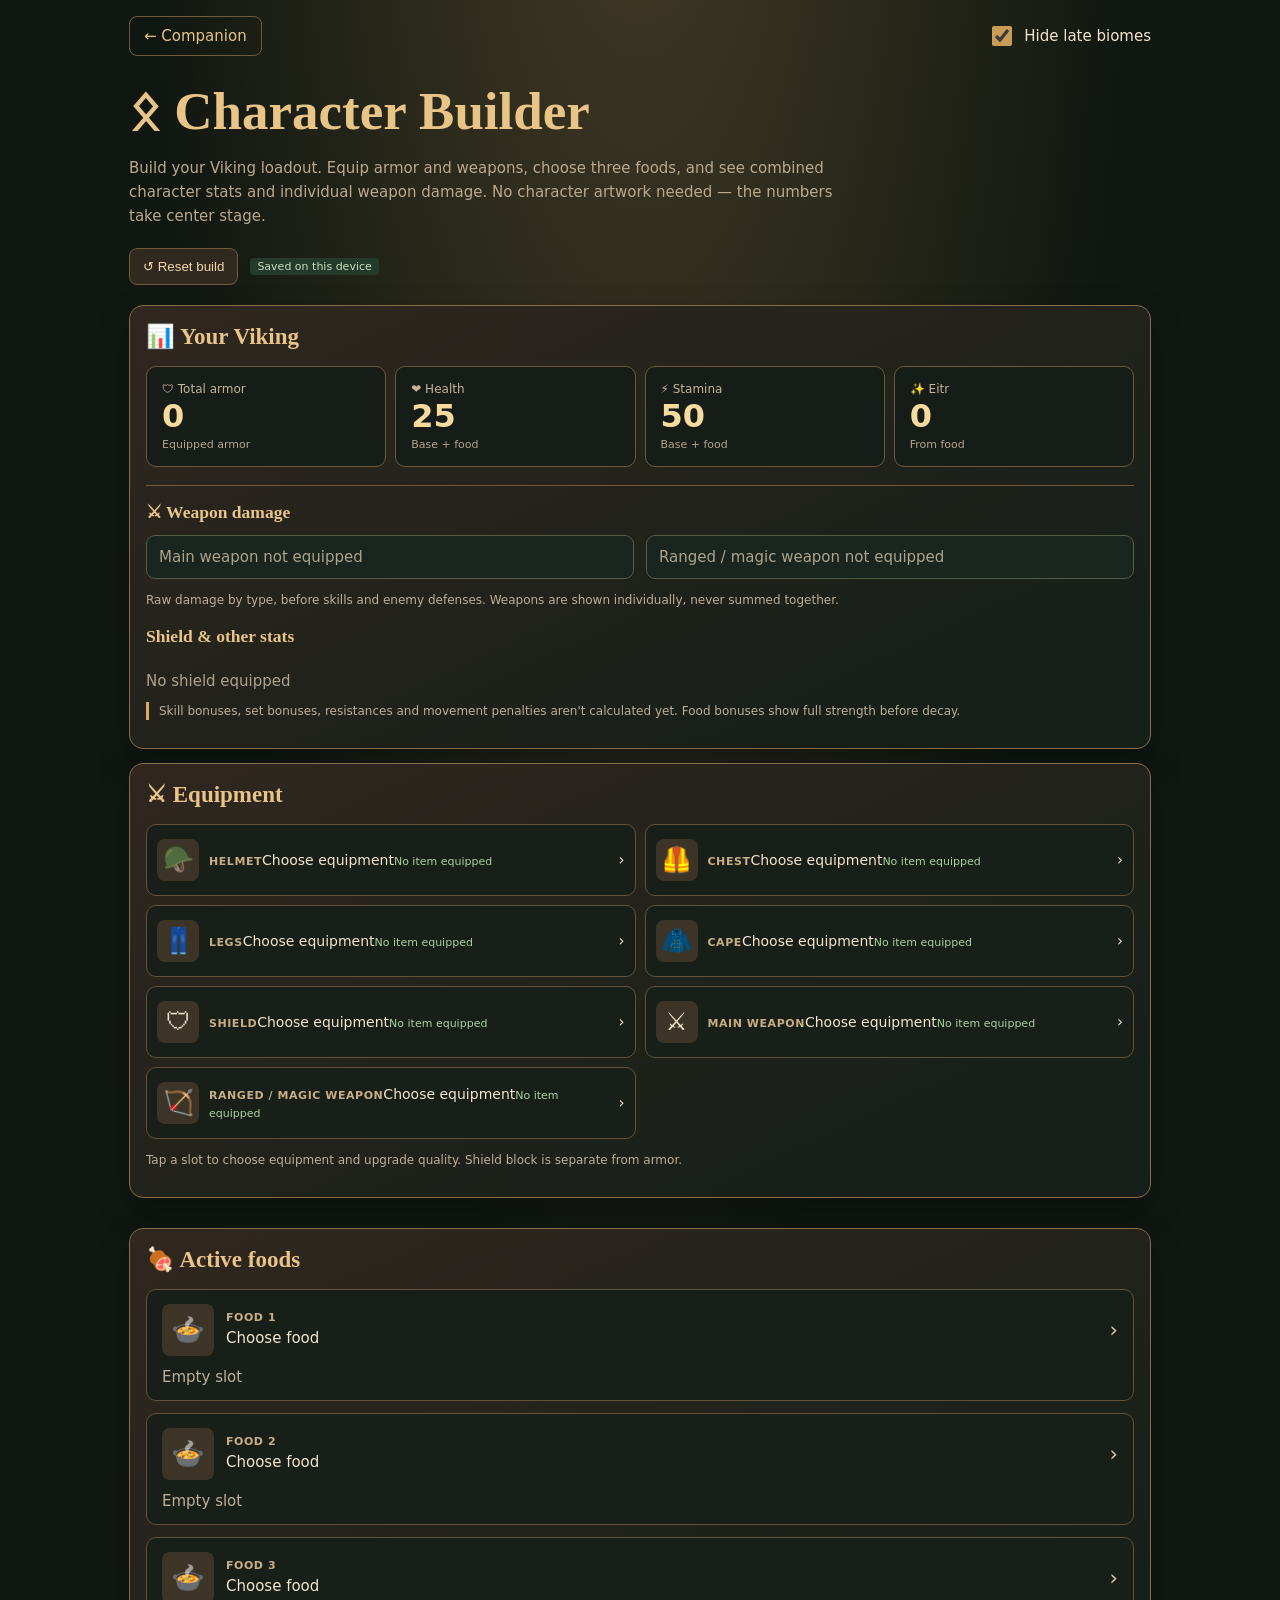
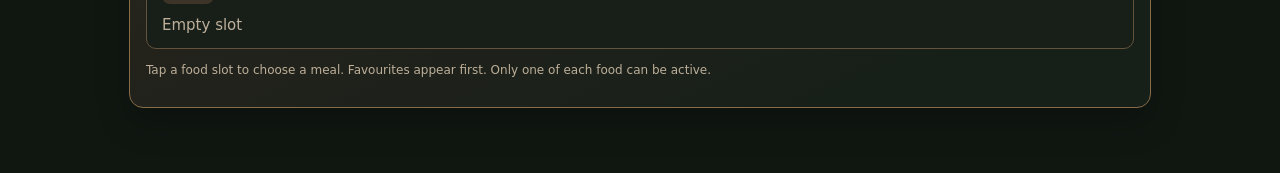
==== commit 4f2c9472: "Improve character builder food card spacing and stat layout" ====
--- a/character/index.html
+++ b/character/index.html
@@ -35,6 +35,21 @@
 #picker-quality{border-top:1px solid #715a3c;padding-top:10px}
 @media(max-width:730px){.sheet-card{padding-bottom:max(18px,env(safe-area-inset-bottom))}}
 
+/* Food cards: keep the meal identity separate from its stats. */
+.food-grid{grid-template-columns:1fr;gap:12px}
+.food-tap{display:grid;grid-template-columns:minmax(0,1fr);gap:12px;min-height:0;padding:14px 15px;align-items:stretch}
+.food-main{display:flex;align-items:center;gap:12px;min-width:0}
+.food-main .slot-icon{width:52px;height:52px;font-size:27px}
+.food-main .slot-info{display:flex;flex-direction:column;gap:4px;min-width:0}
+.food-main .slot-title{display:block;margin:0}
+.food-main .slot-name{display:block;margin:0;font-size:15px;line-height:1.35;white-space:normal;overflow-wrap:anywhere;overflow:visible}
+.food-chevron{flex:none;margin-left:auto;padding-left:10px;color:#d9c7af;font-size:21px}
+.food-stats{display:grid;grid-template-columns:repeat(4,minmax(0,1fr));gap:8px;border-top:1px solid #4a4d3d;padding-top:11px;color:#b7d3a9;font-size:13px;font-variant-numeric:tabular-nums}
+.food-stat{white-space:nowrap}
+.food-stat-time{color:#bdaf99;text-align:right}
+.food-empty{color:#bdaf99}
+@media(max-width:380px){.food-tap{padding:12px}.food-main{gap:10px}.food-stats{grid-template-columns:repeat(2,minmax(0,1fr));row-gap:8px}.food-stat-time{text-align:left}}
+
 .picker-current{flex:none;border:1px solid #715a3c;border-radius:9px;padding:10px 12px;background:#292c23;color:#c5d7b9;font-size:12px}.picker-current strong{display:block;color:#f0d29b;font-size:15px;margin:4px 0}
 .overview-weapons{border-top:1px solid #715a3c;margin-top:18px;padding-top:6px}.overview-weapons h3{margin:10px 0 12px}.overview-weapons .weapon-view{grid-template-columns:repeat(2,minmax(0,1fr))}@media(max-width:730px){.overview-weapons .weapon-view{grid-template-columns:1fr}}
 </style></head><body><main><header><a class="back" href="../">← Companion</a><label class="control"><input id="spoilers" type="checkbox" checked> Hide late biomes</label></header>
@@ -67,7 +82,7 @@
 function gearDescription(x){if(!x)return 'No item equipped';const values=x.stats;const armor=Number(values.Armor)||0;if(armor)return armor+' armor';const block=Number(values['Block armor'])||0;if(block)return block+' block armor';const attacks=Object.entries(values).filter(([key])=>/slash|pierce|blunt|fire|frost|lightning|poison|spirit/i.test(key));return attacks.map(([key,value])=>key+' '+value).join(' · ')||'Equipped'}
 function render(){const filtered=gear.filter(x=>allowed(x.biome));$('spoilers').checked=selection.hide;
 $('gear-slots').innerHTML=SLOTS.map(([id,icon,title])=>{const current=activeGear(id);return '<button type="button" class="slot-tap" data-open-gear="'+id+'"><span class="slot-icon">'+icon+'</span><span class="slot-info"><span class="slot-title">'+esc(title)+'</span><span class="slot-name">'+esc(current?.name||'Choose equipment')+'</span><span class="slot-reward">'+esc(gearDescription(current))+'</span></span>'+(current?'<span class="slot-level">+'+current.quality+'</span>':'')+'<span aria-hidden="true">›</span></button>'}).join('');
-$('food-slots').innerHTML=Array.from({length:foodSlots},(_,i)=>{const food=foods.find(f=>f.name===selection.foods[i]&&allowed(f.biome));return '<button type="button" class="food-tap" data-open-food="'+i+'"><span class="slot-icon">'+(food?esc(food.icon):'🍲')+'</span><span class="slot-info"><span class="slot-title">Food '+(i+1)+'</span><span class="slot-name">'+(food?esc(food.name):'Choose food')+'</span><span class="food-reward">'+(food?'❤️ '+food.hp+' · ⚡ '+food.stam+' · ✨ '+food.eitr+' · '+food.time+' min':'Empty slot')+'</span></span><span aria-hidden="true">›</span></button>'}).join('');
+$('food-slots').innerHTML=Array.from({length:foodSlots},(_,i)=>{const food=foods.find(f=>f.name===selection.foods[i]&&allowed(f.biome));return '<button type="button" class="food-tap" data-open-food="'+i+'"><span class="food-main"><span class="slot-icon">'+(food?esc(food.icon):'🍲')+'</span><span class="slot-info"><span class="slot-title">Food '+(i+1)+'</span><span class="slot-name">'+(food?esc(food.name):'Choose food')+'</span></span><span class="food-chevron" aria-hidden="true">›</span></span>'+(food?'<span class="food-stats"><span class="food-stat">❤️ '+esc(food.hp)+'</span><span class="food-stat">⚡ '+esc(food.stam)+'</span><span class="food-stat">✨ '+esc(food.eitr)+'</span><span class="food-stat food-stat-time">◷ '+esc(food.time)+' min</span></span>':'<span class="food-empty">Empty slot</span>')+'</button>'}).join('');
 update()}
 function openPicker(kind,id){lastFocus=document.activeElement;pickerState={kind,id};$('picker-search').value='';$('picker-title').textContent=kind==='gear'?'Choose '+slotLabel(id):'Choose food '+(Number(id)+1);$('picker').hidden=false;document.body.classList.add('sheet-open');drawPicker(true)}
 function closePicker(){if(!pickerState)return;pickerState=null;$('picker').hidden=true;document.body.classList.remove('sheet-open');lastFocus?.focus()}
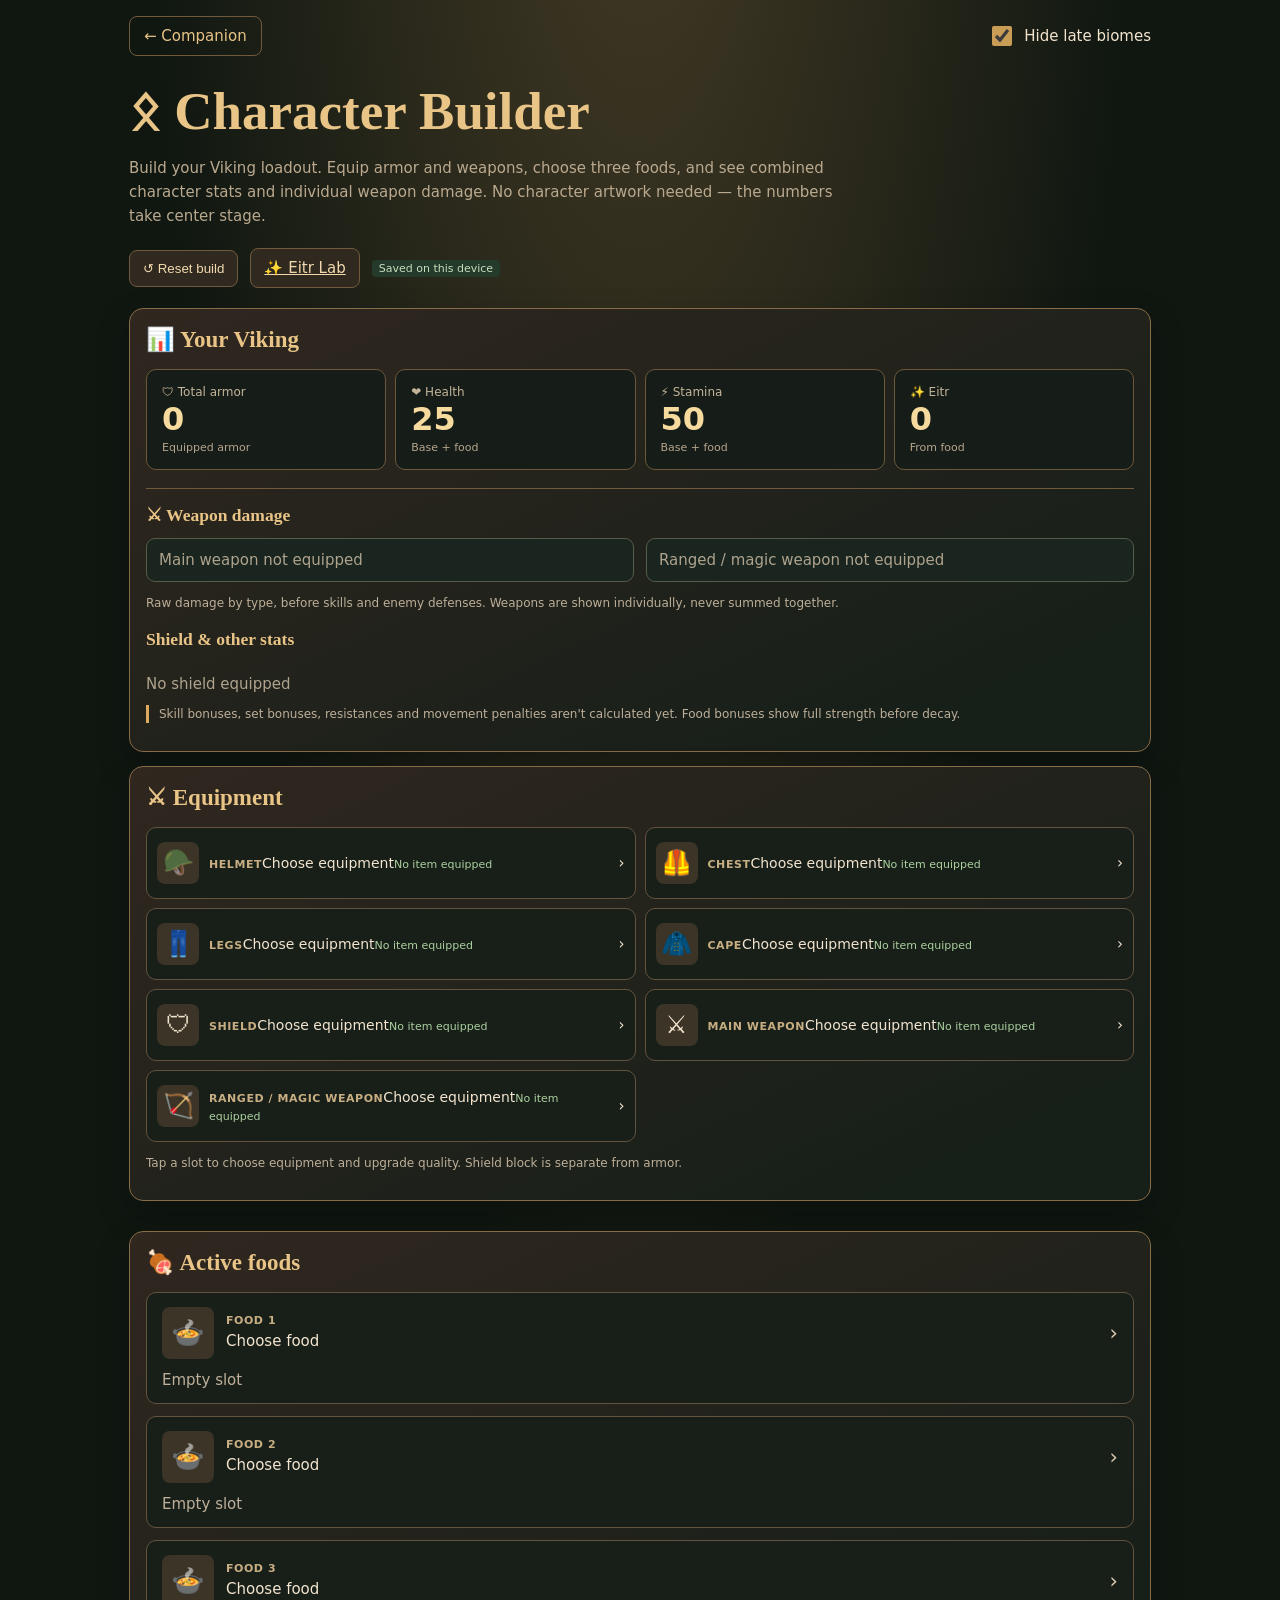
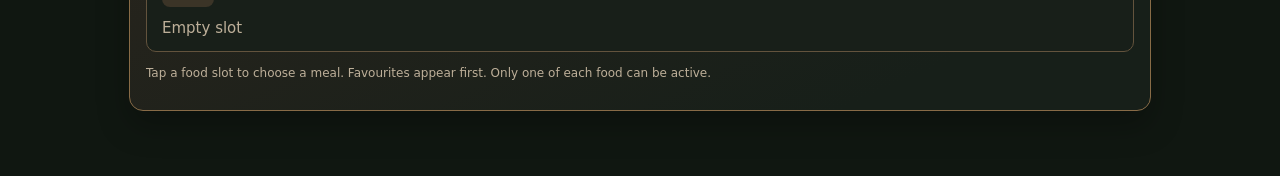
==== commit e54a2baa: "Add Eitr Lab simulator and interactive UI" ====
--- a/character/index.html
+++ b/character/index.html
@@ -54,7 +54,7 @@
 .overview-weapons{border-top:1px solid #715a3c;margin-top:18px;padding-top:6px}.overview-weapons h3{margin:10px 0 12px}.overview-weapons .weapon-view{grid-template-columns:repeat(2,minmax(0,1fr))}@media(max-width:730px){.overview-weapons .weapon-view{grid-template-columns:1fr}}
 </style></head><body><main><header><a class="back" href="../">← Companion</a><label class="control"><input id="spoilers" type="checkbox" checked> Hide late biomes</label></header>
 <h1>ᛟ Character Builder</h1><p class="intro">Build your Viking loadout. Equip armor and weapons, choose three foods, and see combined character stats and individual weapon damage. No character artwork needed — the numbers take center stage.</p>
-<div class="controls"><button class="btn" id="reset" type="button">↺ Reset build</button><span class="badge">Saved on this device</span></div>
+<div class="controls"><button class="btn" id="reset" type="button">↺ Reset build</button><a class="btn" href="../eitr-lab/">✨ Eitr Lab</a><span class="badge">Saved on this device</span></div>
 <div id="loading" class="panel">Loading your equipment and food catalog…</div><div class="layout" id="app" hidden>
 <section class="panel summary"><h2>📊 Your Viking</h2><div class="stat-cards"><div class="stat-card"><div class="stat-label">🛡 Total armor</div><div class="stat-value" id="armor">0</div><div class="stat-info">Equipped armor</div></div><div class="stat-card"><div class="stat-label">❤️ Health</div><div class="stat-value" id="hp">25</div><div class="stat-info">Base + food</div></div><div class="stat-card"><div class="stat-label">⚡ Stamina</div><div class="stat-value" id="stam">50</div><div class="stat-info">Base + food</div></div><div class="stat-card"><div class="stat-label">✨ Eitr</div><div class="stat-value" id="eitr">0</div><div class="stat-info">From food</div></div></div><div class="overview-weapons"><h3>⚔ Weapon damage</h3><div class="weapon-view" id="weapons"></div><p class="note">Raw damage by type, before skills and enemy defenses. Weapons are shown individually, never summed together.</p></div><h3>Shield & other stats</h3><div class="metrics" id="extras"></div><p class="note warning">Skill bonuses, set bonuses, resistances and movement penalties aren't calculated yet. Food bonuses show full strength before decay.</p></section>
 <div class="mobile-stats" id="mobile-stats" aria-label="Current character stats"><span id="mobile-armor">🛡 0</span><span id="mobile-hp">❤️ 25</span><span id="mobile-stam">⚡ 50</span><span id="mobile-eitr">✨ 0</span></div>
@@ -63,7 +63,8 @@
 
 </div><div class="sheet" id="picker" hidden><section class="sheet-card" role="dialog" aria-modal="true" aria-labelledby="picker-title"><div class="sheet-top"><h2 id="picker-title">Choose item</h2><button class="btn sheet-close" id="picker-close" type="button" aria-label="Close picker">×</button></div><input type="search" id="picker-search" class="sheet-search" placeholder="Search items..." aria-label="Search available items"><div id="picker-current" class="picker-current" aria-live="polite"></div><div id="picker-list" class="sheet-list"></div><div id="picker-quality"></div></section></div>
 </main>
-<script>
+<script type="module">
+import { foodEitr } from './eitr-resolver.mjs';
 const STORAGE='valheim-character-builder-v1';
 const SLOTS=[['head','🪖','Helmet'],['chest','🦺','Chest'],['legs','👖','Legs'],['cape','🧥','Cape'],['shield','🛡','Shield'],['main','⚔','Main weapon'],['ranged','🏹','Ranged / magic weapon']];
 function readFoodFavourites(){try{const values=JSON.parse(localStorage.getItem('valheim-cookbook-favourites-v1')||'[]');return new Set(Array.isArray(values)?values.filter(v=>typeof v==='string'):[])}catch(e){return new Set()}}
@@ -103,7 +104,7 @@
 document.addEventListener('click',e=>{const btn=e.target.closest('[data-open-gear],[data-open-food]');if(!btn||pickerState)return;if(btn.dataset.openGear!==undefined)openPicker('gear',btn.dataset.openGear);else openPicker('food',btn.dataset.openFood)});
 function activeGear(id){const s=selection.gear[id];const x=s&&lookup(s.name);if(!x||!allowed(x.biome)||category(x)!==id)return null;const lvl=x.levels.find(l=>l.quality===Number(s.quality))||x.levels[0];return {name:x.name,stats:lvl.stats,quality:lvl.quality}}
 function update(){const equipped=['head','chest','legs','cape'].map(activeGear).filter(Boolean);const totalArmor=equipped.reduce((sum,x)=>sum+(Number(x.stats.Armor)||0),0);$('armor').textContent=totalArmor;
-const food=selection.foods.map(n=>foods.find(x=>x.name===n&&allowed(x.biome))).filter(Boolean);for(const [field,base] of [['hp',25],['stam',50],['eitr',0]])$(''+field).textContent=base+food.reduce((s,f)=>s+(Number(f[field])||0),0);
+const food=selection.foods.map(n=>foods.find(x=>x.name===n&&allowed(x.biome))).filter(Boolean);for(const [field,base] of [['hp',25],['stam',50],['eitr',0]])$(''+field).textContent=field==='eitr'?foodEitr(food,base):base+food.reduce((s,f)=>s+(Number(f[field])||0),0);
 $('mobile-armor').textContent='🛡 '+totalArmor;$('mobile-hp').textContent='❤️ '+$('hp').textContent;$('mobile-stam').textContent='⚡ '+$('stam').textContent;$('mobile-eitr').textContent='✨ '+$('eitr').textContent;
 const shield=activeGear('shield');const extras=[];if(shield){for(const [k,v] of Object.entries(shield.stats))if(!/durability/i.test(k))extras.push([k+' ('+shield.name+')',v])}
 $('extras').innerHTML=extras.length?extras.map(([name,v])=>'<span>'+esc(name)+'</span><strong>'+v+'</strong>').join(''):'<span class="empty">No shield equipped</span><span></span>';
@@ -112,4 +113,4 @@
 $('reset').addEventListener('click',()=>{if(!confirm('Reset all equipped gear and selected foods?'))return;selection={gear:{},foods:['','',''],hide:true};save();render()});
 load();fetch('../data/character-builder.json').then(r=>{if(!r.ok)throw Error('Failed to load data');return r.json()}).then(d=>{data=d;gear=d.equipment;foods=d.foods;$('loading').hidden=true;$('app').hidden=false;render()}).catch(e=>{$('loading').textContent='Could not load character data. Reconnect and reload this page.';console.error(e)});
 if('serviceWorker' in navigator)window.addEventListener('load',()=>navigator.serviceWorker.register('../sw.js').catch(()=>{}));
-</script></body></html>+</script></body></html>
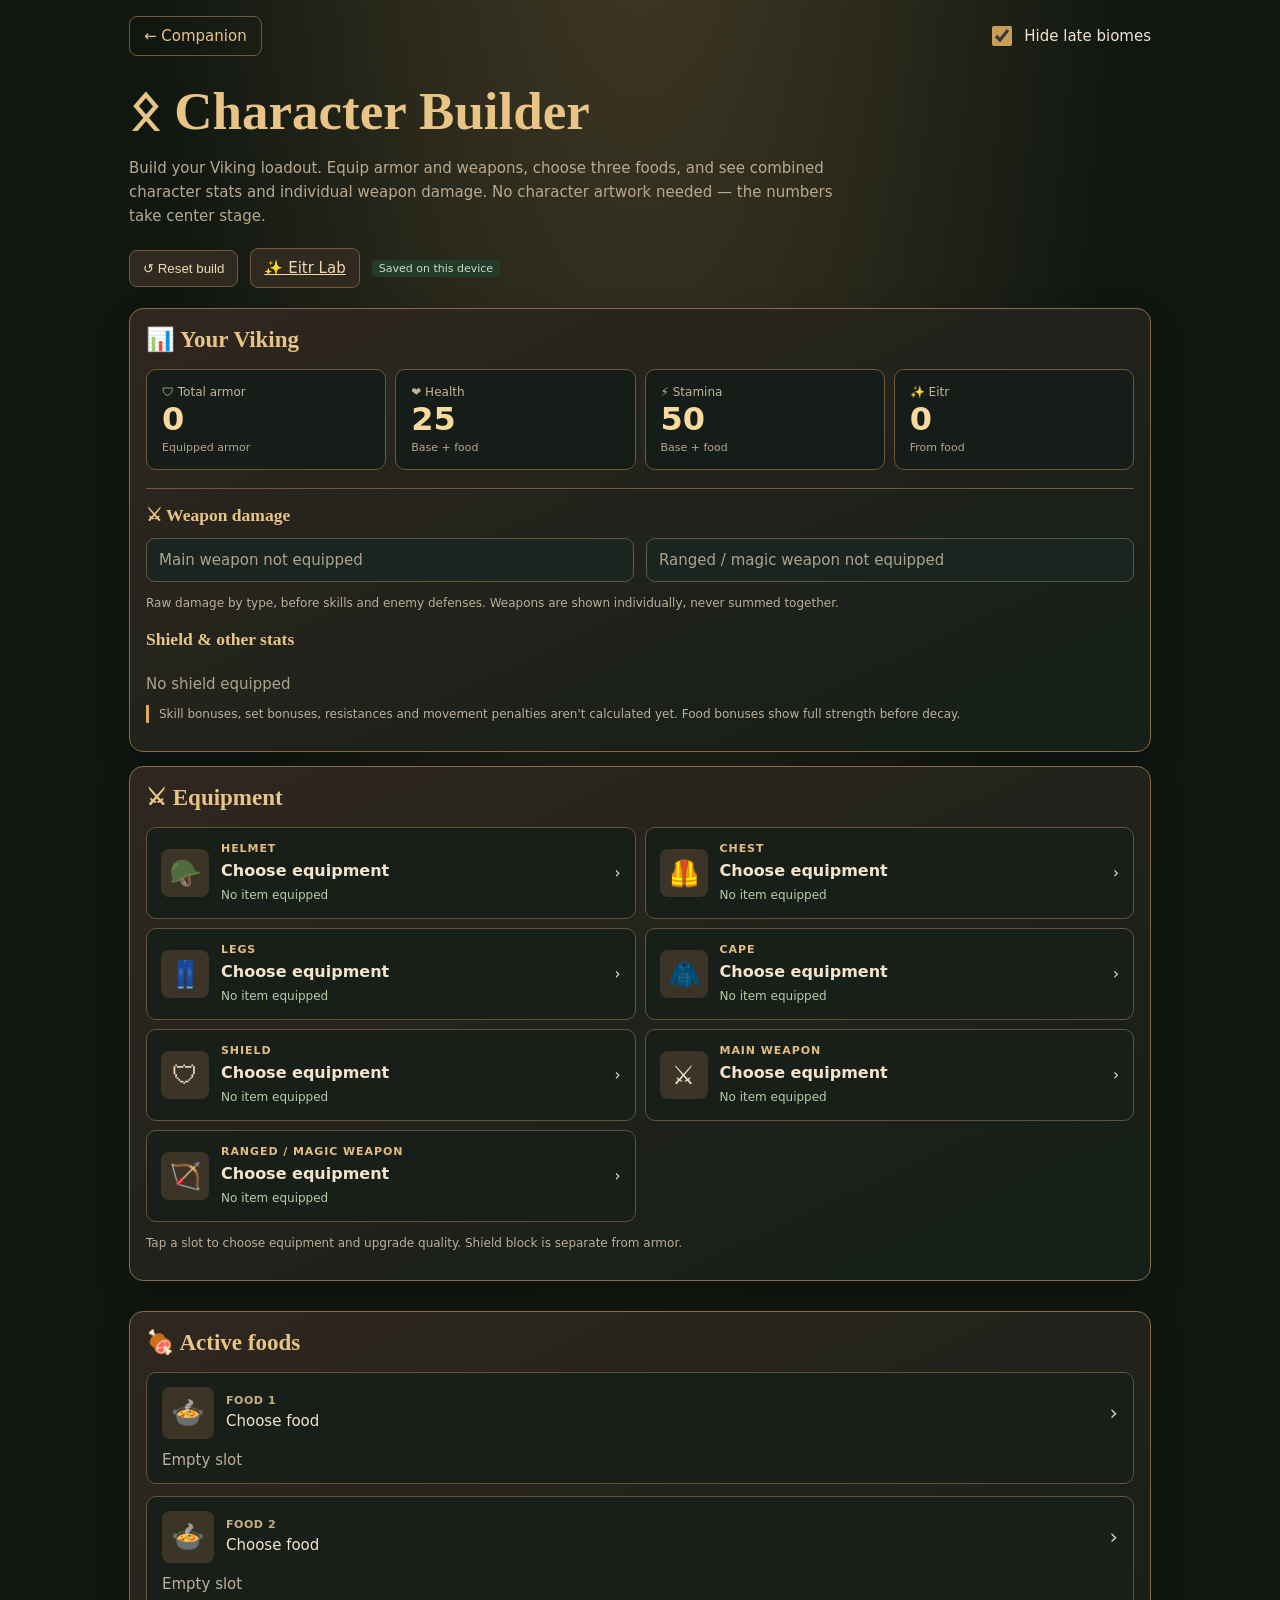
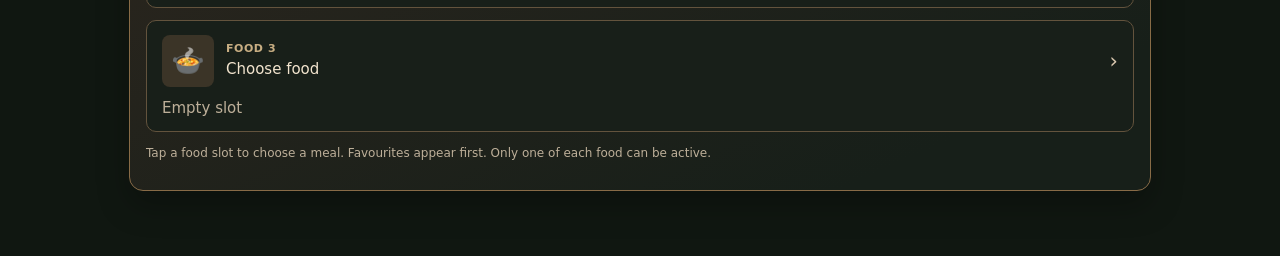
==== commit 4d81c0c8: "Fix equipment card text overlap and improve hierarchy in Character Builder" ====
--- a/character/index.html
+++ b/character/index.html
@@ -52,6 +52,16 @@
 
 .picker-current{flex:none;border:1px solid #715a3c;border-radius:9px;padding:10px 12px;background:#292c23;color:#c5d7b9;font-size:12px}.picker-current strong{display:block;color:#f0d29b;font-size:15px;margin:4px 0}
 .overview-weapons{border-top:1px solid #715a3c;margin-top:18px;padding-top:6px}.overview-weapons h3{margin:10px 0 12px}.overview-weapons .weapon-view{grid-template-columns:repeat(2,minmax(0,1fr))}@media(max-width:730px){.overview-weapons .weapon-view{grid-template-columns:1fr}}
+
+/* Equipment rows: keep label, item and stat on distinct lines. */
+.slot-tap{min-width:0;min-height:92px;padding:13px 14px;gap:12px;align-items:center}
+.slot-tap .slot-info{display:flex;flex-direction:column;align-items:flex-start;justify-content:center;gap:5px;min-width:0;overflow:hidden}
+.slot-tap .slot-title{display:block;margin:0;font-size:11px;line-height:1.25;letter-spacing:.085em;color:#e4bd80}
+.slot-tap .slot-name{display:block;width:100%;margin:0;font-size:16px;font-weight:600;line-height:1.35;color:#f3e4cb;overflow:hidden;text-overflow:ellipsis;white-space:nowrap}
+.slot-tap .slot-reward{display:block;width:100%;font-size:12px;line-height:1.4;color:#b5cda7;overflow:hidden;text-overflow:ellipsis;white-space:nowrap}
+.slot-tap .slot-icon{width:48px;height:48px;font-size:26px}
+.slot-tap .slot-level{margin-left:auto}
+@media(max-width:730px){.slot-tap{min-height:82px;padding:11px 12px}.slot-tap .slot-name{font-size:15px}}
 </style></head><body><main><header><a class="back" href="../">← Companion</a><label class="control"><input id="spoilers" type="checkbox" checked> Hide late biomes</label></header>
 <h1>ᛟ Character Builder</h1><p class="intro">Build your Viking loadout. Equip armor and weapons, choose three foods, and see combined character stats and individual weapon damage. No character artwork needed — the numbers take center stage.</p>
 <div class="controls"><button class="btn" id="reset" type="button">↺ Reset build</button><a class="btn" href="../eitr-lab/">✨ Eitr Lab</a><span class="badge">Saved on this device</span></div>
